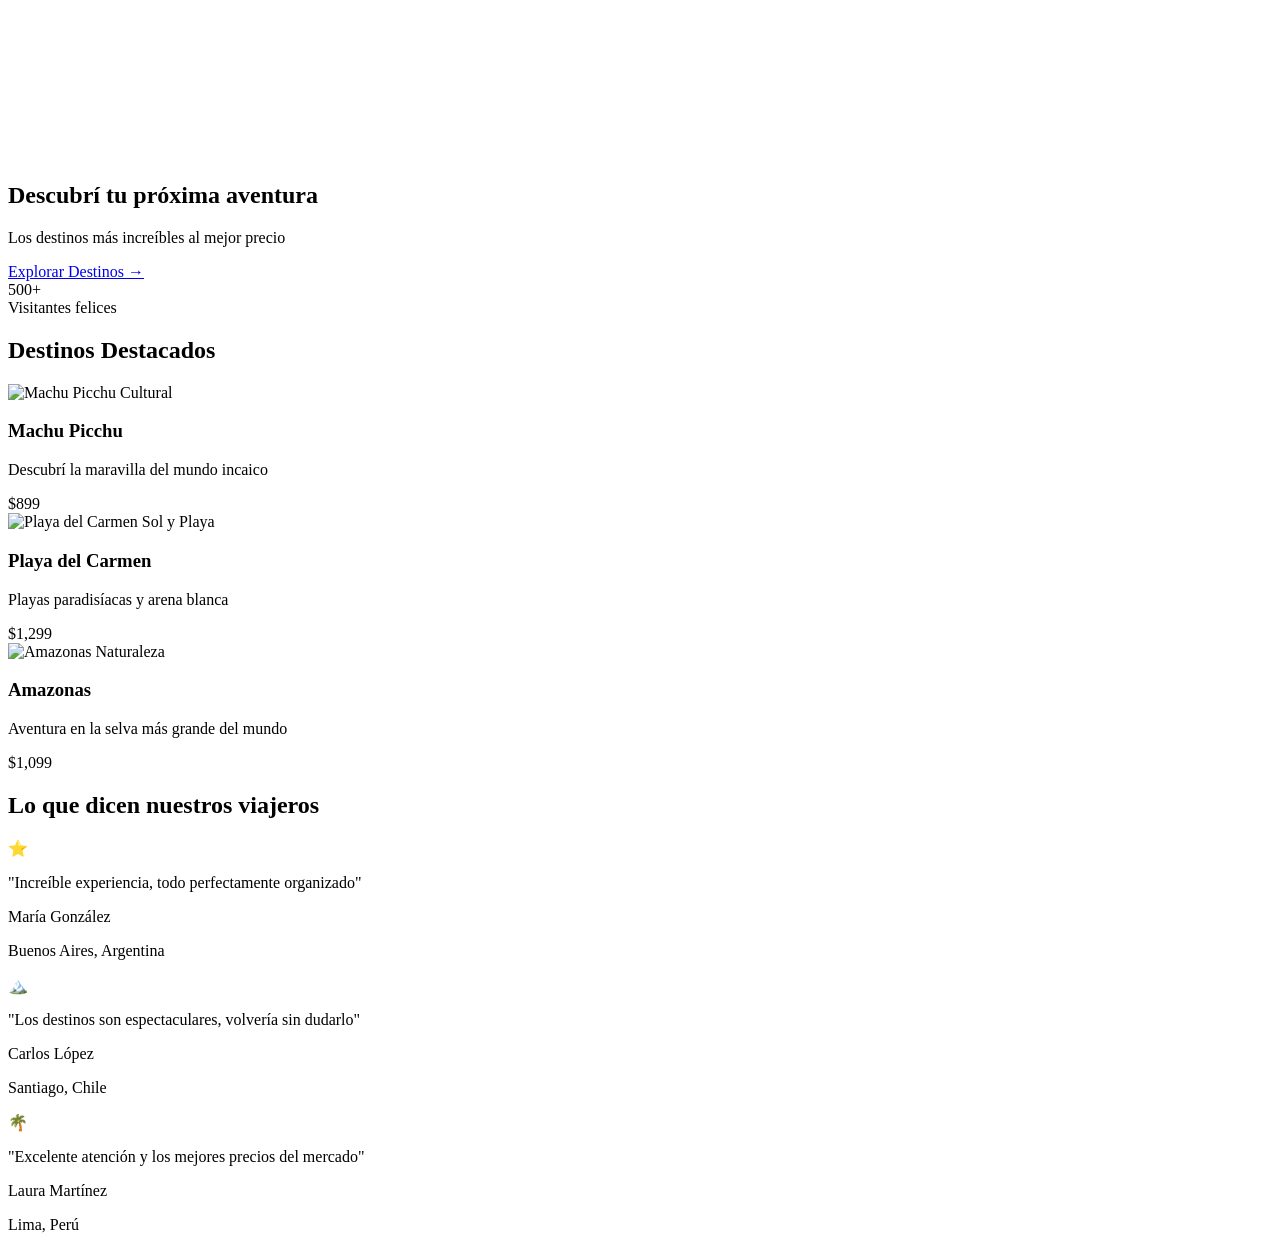
==== index.html @ 0dedf4c9 "inicio del proyecto" ====
<!DOCTYPE html>
<html lang="es">
<head>
    <meta charset="UTF-8">
    <meta name="viewport" content="width=device-width, initial-scale=1.0">
    <title>TurismoExplora - Tu próxima aventura</title>
    
    <!-- CSS -->
    <link rel="stylesheet" href="css/main.css">
    <link rel="stylesheet" href="css/header.css">
    <link rel="stylesheet" href="css/footer.css">
    <link rel="stylesheet" href="css/home.css">
    <link rel="stylesheet" href="css/dark-mode.css">
    <link rel="stylesheet" href="css/responsive.css">
</head>
<body>
    <!-- El header y footer se cargan con JS -->
    
    <main>
        <!-- Hero Section -->
        <section class="hero">
            <video class="hero-video" autoplay muted loop>
                <source src="assets/videos/hero-background.mp4" type="video/mp4">
            </video>
            <div class="hero-overlay"></div>
            <div class="hero-content">
                <h2>Descubrí tu próxima aventura</h2>
                <p>Los destinos más increíbles al mejor precio</p>
                <a href="destinos.html" class="hero-btn">Explorar Destinos →</a>
            </div>
        </section>
        
        <!-- Contador Animado -->
        <section class="counter-section">
            <div class="counter-container">
                <div class="counter-number" id="contadorVisitantes">500+</div>
                <div class="counter-label">Visitantes felices</div>
            </div>
        </section>
        
        <!-- Destinos Destacados -->
        <section class="destinos-destacados">
            <h2>Destinos Destacados</h2>
            <div class="cards-container">
                <div class="card">
                    <div class="card-img-container">
                        <img src="https://via.placeholder.com/400x250" alt="Machu Picchu" class="card-img">
                        <span class="card-badge">Cultural</span>
                    </div>
                    <div class="card-content">
                        <h3>Machu Picchu</h3>
                        <p>Descubrí la maravilla del mundo incaico</p>
                        <div class="card-price">$899</div>
                    </div>
                </div>
                <div class="card">
                    <div class="card-img-container">
                        <img src="https://via.placeholder.com/400x250" alt="Playa del Carmen" class="card-img">
                        <span class="card-badge">Sol y Playa</span>
                    </div>
                    <div class="card-content">
                        <h3>Playa del Carmen</h3>
                        <p>Playas paradisíacas y arena blanca</p>
                        <div class="card-price">$1,299</div>
                    </div>
                </div>
                <div class="card">
                    <div class="card-img-container">
                        <img src="https://via.placeholder.com/400x250" alt="Amazonas" class="card-img">
                        <span class="card-badge">Naturaleza</span>
                    </div>
                    <div class="card-content">
                        <h3>Amazonas</h3>
                        <p>Aventura en la selva más grande del mundo</p>
                        <div class="card-price">$1,099</div>
                    </div>
                </div>
            </div>
        </section>
        
        <!-- Testimonios Carrusel -->
        <section class="testimonios">
            <h2>Lo que dicen nuestros viajeros</h2>
            <div class="carrusel-container">
                <div class="carrusel">
                    <div class="testimonio-card">
                        <div class="testimonio-avatar">⭐</div>
                        <p class="testimonio-texto">"Increíble experiencia, todo perfectamente organizado"</p>
                        <p class="testimonio-nombre">María González</p>
                        <p class="testimonio-ubicacion">Buenos Aires, Argentina</p>
                    </div>
                    <div class="testimonio-card">
                        <div class="testimonio-avatar">🏔️</div>
                        <p class="testimonio-texto">"Los destinos son espectaculares, volvería sin dudarlo"</p>
                        <p class="testimonio-nombre">Carlos López</p>
                        <p class="testimonio-ubicacion">Santiago, Chile</p>
                    </div>
                    <div class="testimonio-card">
                        <div class="testimonio-avatar">🌴</div>
                        <p class="testimonio-texto">"Excelente atención y los mejores precios del mercado"</p>
                        <p class="testimonio-nombre">Laura Martínez</p>
                        <p class="testimonio-ubicacion">Lima, Perú</p>
                    </div>
                </div>
            </div>
        </section>
    </main>
    
    <!-- Scripts -->
    <script src="js/components.js"></script>
    <script src="js/dark-mode.js"></script>
    <script src="js/counter.js"></script>
</body>
</html>
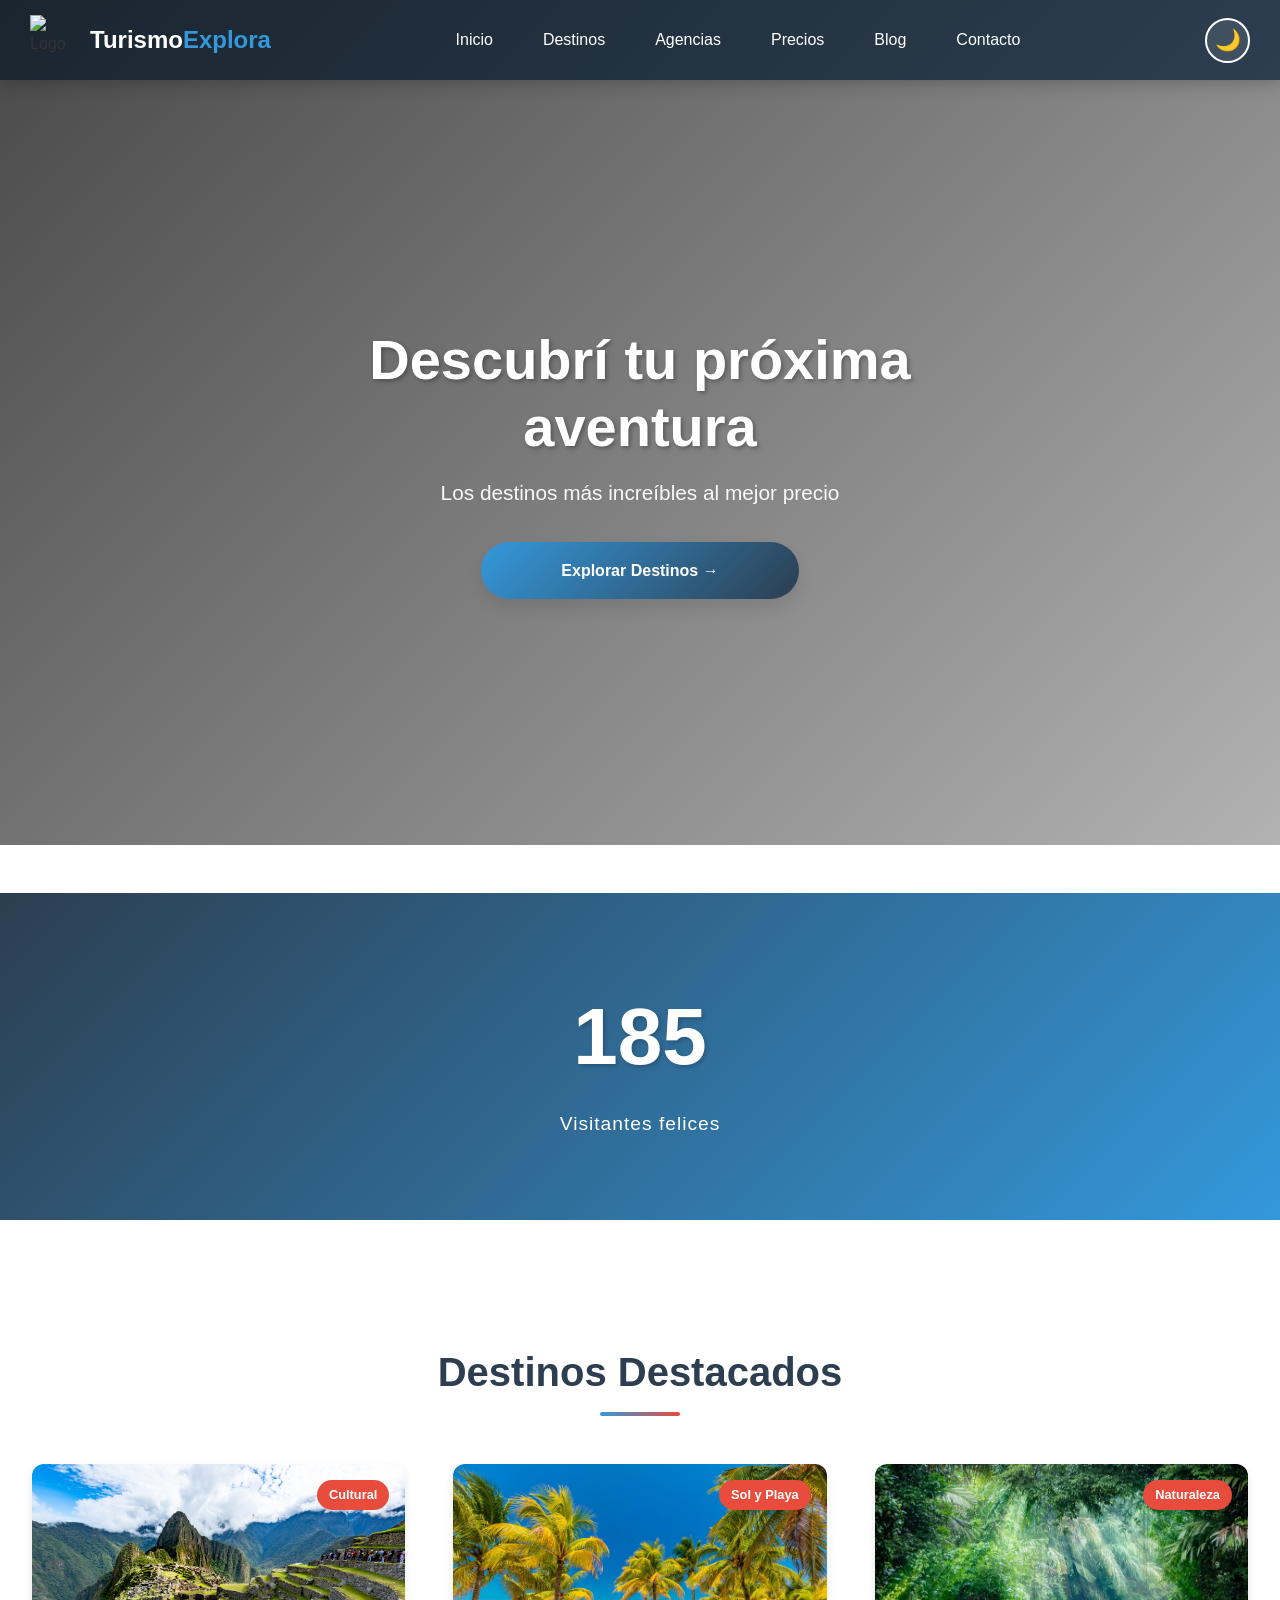
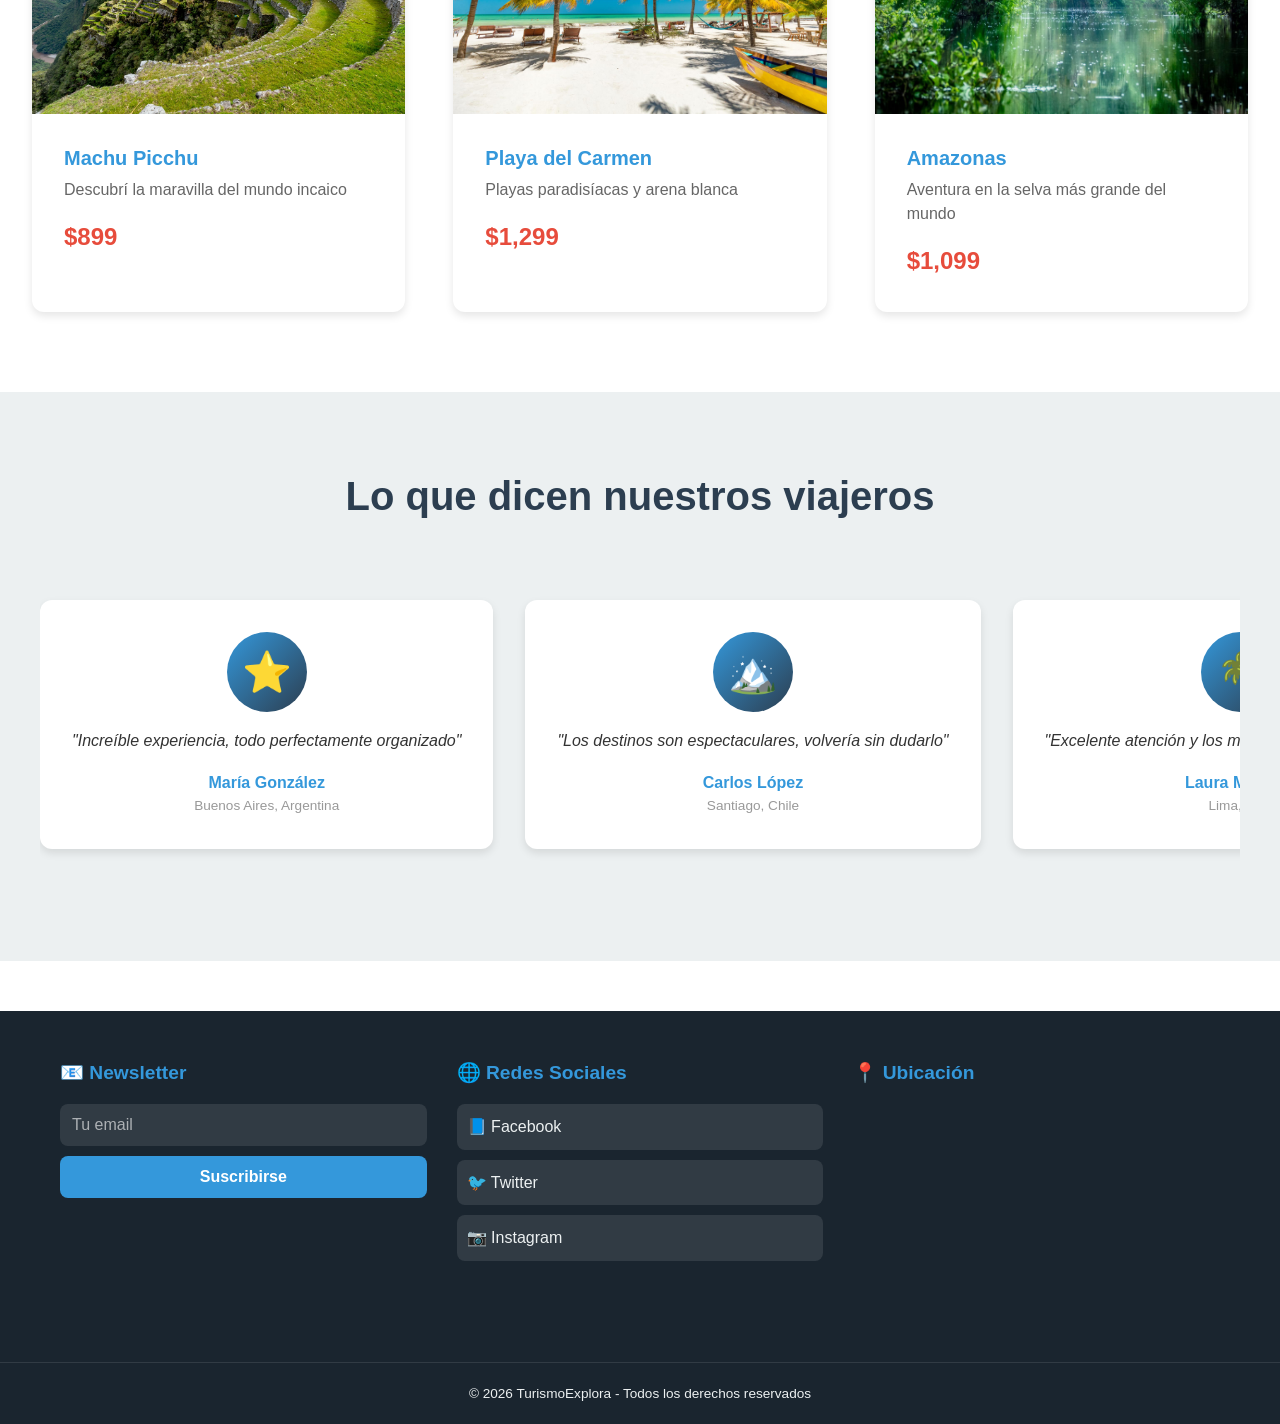
==== commit 39e29e1b: "imagenes para index" ====
--- a/index.html
+++ b/index.html
@@ -44,7 +44,7 @@
             <div class="cards-container">
                 <div class="card">
                     <div class="card-img-container">
-                        <img src="https://via.placeholder.com/400x250" alt="Machu Picchu" class="card-img">
+                        <img src="img/inicio1.jpg" alt="Machu Picchu" class="card-img">
                         <span class="card-badge">Cultural</span>
                     </div>
                     <div class="card-content">
@@ -55,7 +55,7 @@
                 </div>
                 <div class="card">
                     <div class="card-img-container">
-                        <img src="https://via.placeholder.com/400x250" alt="Playa del Carmen" class="card-img">
+                        <img src="img/inicio2.jpg" alt="Playa del Carmen" class="card-img">
                         <span class="card-badge">Sol y Playa</span>
                     </div>
                     <div class="card-content">
@@ -66,7 +66,7 @@
                 </div>
                 <div class="card">
                     <div class="card-img-container">
-                        <img src="https://via.placeholder.com/400x250" alt="Amazonas" class="card-img">
+                        <img src="img/inicio3.jpg" alt="Amazonas" class="card-img">
                         <span class="card-badge">Naturaleza</span>
                     </div>
                     <div class="card-content">
--- a/css/main.css
+++ b/css/main.css
@@ -0,0 +1,147 @@
+/* ========== VARIABLES CSS ========== */
+:root {
+    /* Colores principales */
+    --color-primary: #2c3e50;
+    --color-secondary: #3498db;
+    --color-accent: #e74c3c;
+    --color-success: #27ae60;
+    --color-warning: #f39c12;
+    --color-white: #ffffff;
+    --color-light: #ecf0f1;
+    --color-dark: #2c3e50;
+    --color-gray: #7f8c8d;
+    
+    /* Modo claro */
+    --bg-body: #ffffff;
+    --bg-header: #2c3e50;
+    --bg-footer: #1a252f;
+    --bg-card: #ffffff;
+    --bg-section: #f8f9fa;
+    --text-color: #333333;
+    --text-light: #666666;
+    --text-muted: #999999;
+    --border-color: #e0e0e0;
+    --shadow-color: rgba(0,0,0,0.1);
+    
+    /* Espaciados */
+    --spacing-xs: 0.5rem;
+    --spacing-sm: 1rem;
+    --spacing-md: 2rem;
+    --spacing-lg: 3rem;
+    --spacing-xl: 5rem;
+    
+    /* Tipografía */
+    --font-primary: 'Segoe UI', Tahoma, Geneva, Verdana, sans-serif;
+    --font-size-base: 16px;
+    --font-size-sm: 0.875rem;
+    --font-size-lg: 1.25rem;
+    --font-size-xl: 2rem;
+    --font-size-xxl: 3rem;
+    
+    /* Sombras */
+    --shadow-sm: 0 2px 4px var(--shadow-color);
+    --shadow-md: 0 4px 8px var(--shadow-color);
+    --shadow-lg: 0 8px 16px var(--shadow-color);
+    --shadow-xl: 0 16px 32px var(--shadow-color);
+    
+    /* Transiciones */
+    --transition-fast: 0.3s ease;
+    --transition-normal: 0.5s ease;
+    --transition-slow: 0.8s ease;
+    
+    /* Bordes */
+    --border-radius-sm: 4px;
+    --border-radius-md: 8px;
+    --border-radius-lg: 12px;
+    --border-radius-xl: 20px;
+    --border-radius-circle: 50%;
+}
+
+/* ========== RESET CSS ========== */
+* {
+    margin: 0;
+    padding: 0;
+    box-sizing: border-box;
+}
+
+html {
+    scroll-behavior: smooth;
+    font-size: var(--font-size-base);
+}
+
+body {
+    font-family: var(--font-primary);
+    background-color: var(--bg-body);
+    color: var(--text-color);
+    line-height: 1.6;
+    transition: background-color var(--transition-fast), color var(--transition-fast);
+    overflow-x: hidden;
+}
+
+/* ========== TIPOGRAFÍA ========== */
+h1, h2, h3, h4, h5, h6 {
+    margin-bottom: var(--spacing-sm);
+    font-weight: 600;
+    line-height: 1.2;
+}
+
+h1 { font-size: var(--font-size-xxl); }
+h2 { font-size: var(--font-size-xl); }
+h3 { font-size: var(--font-size-lg); }
+
+a {
+    text-decoration: none;
+    color: inherit;
+}
+
+ul, ol {
+    list-style: none;
+}
+
+img {
+    max-width: 100%;
+    height: auto;
+    display: block;
+}
+
+/* ========== UTILIDADES ========== */
+.container {
+    max-width: 1400px;
+    margin: 0 auto;
+    padding: 0 var(--spacing-md);
+}
+
+.text-center { text-align: center; }
+.text-primary { color: var(--color-secondary); }
+.text-accent { color: var(--color-accent); }
+
+.mt-1 { margin-top: var(--spacing-xs); }
+.mt-2 { margin-top: var(--spacing-sm); }
+.mt-3 { margin-top: var(--spacing-md); }
+.mt-4 { margin-top: var(--spacing-lg); }
+
+.mb-1 { margin-bottom: var(--spacing-xs); }
+.mb-2 { margin-bottom: var(--spacing-sm); }
+.mb-3 { margin-bottom: var(--spacing-md); }
+.mb-4 { margin-bottom: var(--spacing-lg); }
+
+.btn {
+    display: inline-block;
+    padding: var(--spacing-xs) var(--spacing-md);
+    border-radius: var(--border-radius-md);
+    transition: all var(--transition-fast);
+    cursor: pointer;
+    border: none;
+    font-weight: 500;
+}
+
+.btn-primary {
+    background-color: var(--color-secondary);
+    color: white;
+}
+
+.btn-primary:hover {
+    background-color: var(--color-primary);
+    transform: translateY(-2px);
+    box-shadow: var(--shadow-md);
+}
--- a/css/header.css
+++ b/css/header.css
@@ -0,0 +1,228 @@
+/* ========== HEADER COMPLETO ========== */
+
+.main-header {
+    background: linear-gradient(135deg, #1a252f 0%, #2c3e50 100%);
+    box-shadow: 0 4px 15px rgba(0, 0, 0, 0.2);
+    position: sticky;
+    top: 0;
+    z-index: 1000;
+}
+
+.header-container {
+    max-width: 1400px;
+    margin: 0 auto;
+    padding: 15px 30px;
+    display: flex;
+    justify-content: space-between;
+    align-items: center;
+    gap: 30px;
+}
+
+/* ===== LOGO ===== */
+.logo {
+    display: flex;
+    align-items: center;
+    gap: 10px;
+}
+
+.logo img {
+    width: 50px;
+    height: 50px;
+    transition: transform 0.3s ease;
+}
+
+.logo img:hover {
+    transform: rotate(5deg) scale(1.1);
+}
+
+.logo h1 {
+    font-size: 1.5rem;
+    margin: 0;
+    color: white;
+}
+
+.logo h1 span {
+    color: #3498db;
+}
+
+/* ===== NAVEGACIÓN ===== */
+.main-nav {
+    flex: 1;
+}
+
+.nav-menu {
+    display: flex;
+    justify-content: center;
+    gap: 10px;
+    list-style: none;
+    margin: 0;
+    padding: 0;
+}
+
+.nav-link {
+    color: white;
+    text-decoration: none;
+    padding: 10px 20px;
+    font-weight: 500;
+    border-radius: 8px;
+    transition: all 0.3s ease;
+    display: inline-block;
+}
+
+.nav-link:hover {
+    background-color: #3498db;
+    transform: translateY(-2px);
+}
+
+/* =====  MENÚ ===== */
+.dropdown {
+    position: relative;
+}
+
+.dropdown-menu {
+    position: absolute;
+    top: 100%;
+    left: 0;
+    background: linear-gradient(135deg, #1a252f 0%, #2c3e50 100%);
+    min-width: 220px;
+    border-radius: 10px;
+    padding: 10px 0;
+    opacity: 0;
+    visibility: hidden;
+    transform: translateY(-10px);
+    transition: all 0.3s ease;
+    box-shadow: 0 10px 25px rgba(0, 0, 0, 0.3);
+    list-style: none;
+    z-index: 100;
+}
+
+.dropdown:hover .dropdown-menu {
+    opacity: 1;
+    visibility: visible;
+    transform: translateY(0);
+}
+
+.dropdown-menu li a {
+    display: block;
+    padding: 10px 20px;
+    color: white;
+    text-decoration: none;
+    transition: all 0.3s ease;
+    border-left: 3px solid transparent;
+}
+
+.dropdown-menu li a:hover {
+    background-color: #3498db;
+    padding-left: 25px;
+    border-left-color: #e74c3c;
+}
+
+/* ===== BOTÓN MODO OSCURO ===== */
+.dark-mode-toggle {
+    background: rgba(255, 255, 255, 0.1);
+    border: 2px solid white;
+    border-radius: 50%;
+    width: 45px;
+    height: 45px;
+    font-size: 1.3rem;
+    cursor: pointer;
+    transition: all 0.3s ease;
+    display: flex;
+    align-items: center;
+    justify-content: center;
+}
+
+.dark-mode-toggle:hover {
+    transform: rotate(15deg) scale(1.1);
+    background-color: #3498db;
+    border-color: #3498db;
+}
+
+/* ===== BOTÓN MENÚ MÓVIL (oculto en desktop) ===== */
+.mobile-menu-btn {
+    display: none;
+    flex-direction: column;
+    gap: 5px;
+    background: none;
+    border: none;
+    cursor: pointer;
+    padding: 5px;
+}
+
+.mobile-menu-btn span {
+    width: 28px;
+    height: 3px;
+    background-color: white;
+    transition: all 0.3s ease;
+    border-radius: 2px;
+}
+
+/* ===== RESPONSIVE (MÓVIL) ===== */
+@media (max-width: 768px) {
+    .header-container {
+        padding: 12px 20px;
+    }
+    
+    .mobile-menu-btn {
+        display: flex;
+    }
+    
+    .main-nav {
+        display: none;
+        position: absolute;
+        top: 100%;
+        left: 0;
+        right: 0;
+        background: linear-gradient(135deg, #1a252f 0%, #2c3e50 100%);
+        padding: 20px;
+        box-shadow: 0 10px 25px rgba(0, 0, 0, 0.3);
+    }
+    
+    .main-nav.active {
+        display: block;
+    }
+    
+    .nav-menu {
+        flex-direction: column;
+        gap: 10px;
+    }
+    
+    .nav-link {
+        display: block;
+        text-align: center;
+    }
+    
+    /* Dropdown en móvil */
+    .dropdown-menu {
+        position: static;
+        opacity: 1;
+        visibility: visible;
+        transform: none;
+        background: rgba(255, 255, 255, 0.1);
+        margin-top: 10px;
+        display: none;
+        box-shadow: none;
+    }
+    
+    .dropdown.active .dropdown-menu {
+        display: block;
+    }
+    
+    .dropdown-toggle::after {
+        content: " ▼";
+        font-size: 0.8rem;
+    }
+}
+
+/* Animación del menú móvil */
+.mobile-menu-btn.active span:nth-child(1) {
+    transform: rotate(45deg) translate(5px, 6px);
+}
+
+.mobile-menu-btn.active span:nth-child(2) {
+    opacity: 0;
+}
+
+.mobile-menu-btn.active span:nth-child(3) {
+    transform: rotate(-45deg) translate(5px, -6px);
+}
--- a/css/footer.css
+++ b/css/footer.css
@@ -0,0 +1,126 @@
+/* ========== FOOTER ========== */
+
+.main-footer {
+    background-color: #1a252f;
+    color: #ecf0f1;
+    margin-top: 50px;
+    width: 100%;
+}
+
+/* Contenedor con grid de 3 columnas */
+.footer-container {
+    display: grid;
+    grid-template-columns: repeat(3, 1fr);
+    gap: 30px;
+    max-width: 1200px;
+    margin: 0 auto;
+    padding: 50px 20px;
+}
+
+/* Cada columna */
+.footer-section h3 {
+    color: #3498db;
+    margin-bottom: 20px;
+    font-size: 1.2rem;
+}
+
+/* Columna 1: Newsletter */
+.newsletter-form {
+    display: flex;
+    flex-direction: column;
+    gap: 10px;
+}
+
+.newsletter-form input {
+    padding: 12px;
+    border: none;
+    border-radius: 8px;
+    font-size: 1rem;
+    background-color: rgba(255, 255, 255, 0.1);
+    color: white;
+}
+
+.newsletter-form input::placeholder {
+    color: rgba(255, 255, 255, 0.6);
+}
+
+.newsletter-form button {
+    padding: 12px;
+    background-color: #3498db;
+    color: white;
+    border: none;
+    border-radius: 8px;
+    cursor: pointer;
+    font-size: 1rem;
+    font-weight: bold;
+    transition: all 0.3s ease;
+}
+
+.newsletter-form button:hover {
+    background-color: #e74c3c;
+}
+
+/* Columna 2: Redes Sociales */
+.social-links {
+    display: flex;
+    flex-direction: column;
+    gap: 10px;
+}
+
+.social-link {
+    color: #ecf0f1;
+    text-decoration: none;
+    padding: 10px;
+    background-color: rgba(255, 255, 255, 0.1);
+    border-radius: 8px;
+    transition: all 0.3s ease;
+    display: block;
+}
+
+.social-link:hover {
+    background-color: #3498db;
+    transform: translateX(5px);
+}
+
+/* Columna 3: Mapa */
+.map-container {
+    border-radius: 8px;
+    overflow: hidden;
+}
+
+.map-container iframe {
+    width: 100%;
+    height: 200px;
+    border: none;
+    border-radius: 8px;
+}
+
+/* Footer inferior */
+.footer-bottom {
+    text-align: center;
+    padding: 20px;
+    border-top: 1px solid rgba(255, 255, 255, 0.1);
+    font-size: 0.85rem;
+}
+
+/* Responsive: en móviles se pone en 1 columna */
+@media (max-width: 768px) {
+    .footer-container {
+        grid-template-columns: 1fr;
+        text-align: center;
+        gap: 40px;
+    }
+    
+    .social-links {
+        align-items: center;
+    }
+    
+    .social-link {
+        width: 200px;
+        margin: 0 auto;
+    }
+    
+    .social-link:hover {
+        transform: translateX(0) scale(1.05);
+    }
+}
--- a/css/home.css
+++ b/css/home.css
@@ -0,0 +1,380 @@
+/* ========== HERO SECTION CON VIDEO ========== */
+.hero {
+    position: relative;
+    height: 85vh;
+    min-height: 600px;
+    overflow: hidden;
+    display: flex;
+    align-items: center;
+    justify-content: center;
+}
+
+.hero-video {
+    position: absolute;
+    top: 0;
+    left: 0;
+    width: 100%;
+    height: 100%;
+    object-fit: cover;
+    z-index: 1;
+}
+
+.hero-overlay {
+    position: absolute;
+    top: 0;
+    left: 0;
+    width: 100%;
+    height: 100%;
+    background: linear-gradient(135deg, rgba(0,0,0,0.7) 0%, rgba(0,0,0,0.3) 100%);
+    z-index: 2;
+}
+
+.hero-content {
+    position: relative;
+    z-index: 3;
+    text-align: center;
+    color: white;
+    padding: var(--spacing-md);
+    max-width: 800px;
+}
+
+.hero-content h2 {
+    font-size: 3.5rem;
+    margin-bottom: var(--spacing-sm);
+    animation: slideInDown 0.8s ease;
+    text-shadow: 2px 2px 4px rgba(0,0,0,0.3);
+}
+
+.hero-content p {
+    font-size: 1.3rem;
+    margin-bottom: var(--spacing-md);
+    animation: slideInUp 0.8s ease;
+    opacity: 0.95;
+}
+
+.hero-btn {
+    display: inline-block;
+    padding: var(--spacing-sm) var(--spacing-xl);
+    background: linear-gradient(135deg, var(--color-secondary), var(--color-primary));
+    color: white;
+    text-decoration: none;
+    border-radius: 50px;
+    font-weight: bold;
+    transition: all var(--transition-fast);
+    animation: pulse 2s infinite;
+    box-shadow: var(--shadow-lg);
+}
+
+.hero-btn:hover {
+    transform: scale(1.05);
+    box-shadow: var(--shadow-xl);
+    background: linear-gradient(135deg, var(--color-accent), var(--color-secondary));
+}
+
+/* ========== CONTADOR ANIMADO ========== */
+.counter-section {
+    background: linear-gradient(135deg, var(--color-primary), var(--color-secondary));
+    color: white;
+    text-align: center;
+    padding: var(--spacing-xl) var(--spacing-md);
+    margin: var(--spacing-lg) 0;
+}
+
+.counter-container {
+    max-width: 1200px;
+    margin: 0 auto;
+}
+
+.counter-number {
+    font-size: 5rem;
+    font-weight: bold;
+    display: inline-block;
+    animation: counterPop 0.5s ease;
+    text-shadow: 2px 2px 4px rgba(0,0,0,0.2);
+}
+
+.counter-label {
+    font-size: 1.2rem;
+    margin-top: var(--spacing-xs);
+    letter-spacing: 1px;
+}
+/* ANIMACIÓN CON CSS KEYFRAMES */
+.counter-number.animate {
+    animation: counterPop 0.5s ease-out, counterGlow 1s ease-in-out;
+}
+
+@keyframes counterPop {
+    0% {
+        transform: scale(0.5);
+        opacity: 0;
+    }
+    50% {
+        transform: scale(1.2);
+    }
+    100% {
+        transform: scale(1);
+        opacity: 1;
+    }
+}
+
+@keyframes counterGlow {
+    0% {
+        text-shadow: 0 0 0px rgba(255,255,255,0);
+    }
+    50% {
+        text-shadow: 0 0 20px rgba(255,255,255,0.8);
+    }
+    100% {
+        text-shadow: 0 0 0px rgba(255,255,255,0);
+    }
+}
+
+/* Pulsación continua después de animar */
+.counter-number.pulse {
+    animation: counterPulse 2s infinite;
+}
+
+@keyframes counterPulse {
+    0%, 100% {
+        transform: scale(1);
+    }
+    50% {
+        transform: scale(1.05);
+        color: #4e56755d;
+    }
+}
+
+
+/* ========== DESTINOS DESTACADOS ========== */
+.destinos-destacados {
+    max-width: 1400px;
+    margin: 0 auto;
+    padding: var(--spacing-xl) var(--spacing-md);
+}
+
+.destinos-destacados h2 {
+    text-align: center;
+    font-size: 2.5rem;
+    margin-bottom: var(--spacing-lg);
+    color: var(--color-primary);
+    position: relative;
+}
+
+.destinos-destacados h2::after {
+    content: '';
+    display: block;
+    width: 80px;
+    height: 4px;
+    background: linear-gradient(90deg, var(--color-secondary), var(--color-accent));
+    margin: var(--spacing-sm) auto 0;
+    border-radius: 2px;
+}
+
+.cards-container {
+    display: grid;
+    grid-template-columns: repeat(auto-fit, minmax(320px, 1fr));
+    gap: var(--spacing-lg);
+}
+
+.card {
+    background-color: var(--bg-card);
+    border-radius: var(--border-radius-lg);
+    overflow: hidden;
+    box-shadow: var(--shadow-md);
+    transition: all var(--transition-normal);
+    cursor: pointer;
+}
+
+.card:hover {
+    transform: translateY(-10px);
+    box-shadow: var(--shadow-xl);
+}
+
+.card-img-container {
+    overflow: hidden;
+    position: relative;
+}
+
+.card-img {
+    width: 100%;
+    height: 250px;
+    object-fit: cover;
+    transition: transform var(--transition-normal);
+}
+
+.card:hover .card-img {
+    transform: scale(1.1);
+}
+
+.card-badge {
+    position: absolute;
+    top: var(--spacing-sm);
+    right: var(--spacing-sm);
+    background: var(--color-accent);
+    color: white;
+    padding: 5px 12px;
+    border-radius: 20px;
+    font-size: 0.8rem;
+    font-weight: bold;
+}
+
+.card-content {
+    padding: var(--spacing-md);
+}
+
+.card h3 {
+    margin-bottom: var(--spacing-xs);
+    color: var(--color-secondary);
+}
+
+.card p {
+    color: var(--text-light);
+    margin-bottom: var(--spacing-sm);
+    line-height: 1.5;
+}
+
+.card-price {
+    font-size: 1.5rem;
+    font-weight: bold;
+    color: var(--color-accent);
+    margin-top: var(--spacing-sm);
+}
+
+/* ========== TESTIMONIOS CARRUSEL CSS ========== */
+.testimonios {
+    background-color: var(--color-light);
+    padding: var(--spacing-xl) var(--spacing-md);
+}
+
+body.dark-mode .testimonios {
+    background-color: #0f0f1a;
+}
+
+.testimonios h2 {
+    text-align: center;
+    font-size: 2.5rem;
+    margin-bottom: var(--spacing-lg);
+    color: var(--color-primary);
+}
+
+.carrusel-container {
+    max-width: 1200px;
+    margin: 0 auto;
+    position: relative;
+}
+
+.carrusel {
+    display: flex;
+    overflow-x: auto;
+    scroll-snap-type: x mandatory;
+    gap: var(--spacing-md);
+    padding: var(--spacing-md);
+    scroll-behavior: smooth;
+    border-radius: var(--border-radius-lg);
+}
+
+.carrusel::-webkit-scrollbar {
+    height: 8px;
+}
+
+.carrusel::-webkit-scrollbar-track {
+    background: var(--border-color);
+    border-radius: 10px;
+}
+
+.carrusel::-webkit-scrollbar-thumb {
+    background: var(--color-secondary);
+    border-radius: 10px;
+}
+
+.testimonio-card {
+    min-width: 320px;
+    flex-shrink: 0;
+    scroll-snap-align: start;
+    background: var(--bg-card);
+    padding: var(--spacing-md);
+    border-radius: var(--border-radius-lg);
+    text-align: center;
+    box-shadow: var(--shadow-md);
+    transition: all var(--transition-fast);
+}
+
+.testimonio-card:hover {
+    transform: translateY(-5px);
+    box-shadow: var(--shadow-lg);
+}
+
+.testimonio-avatar {
+    width: 80px;
+    height: 80px;
+    background: linear-gradient(135deg, var(--color-secondary), var(--color-primary));
+    border-radius: var(--border-radius-circle);
+    margin: 0 auto var(--spacing-sm);
+    display: flex;
+    align-items: center;
+    justify-content: center;
+    font-size: 2.5rem;
+    color: white;
+}
+
+.testimonio-texto {
+    font-style: italic;
+    margin-bottom: var(--spacing-sm);
+    color: var(--text-color);
+}
+
+.testimonio-nombre {
+    font-weight: bold;
+    color: var(--color-secondary);
+}
+
+.testimonio-ubicacion {
+    font-size: 0.85rem;
+    color: var(--text-muted);
+}
+
+/* ========== KEYFRAMES ========== */
+@keyframes slideInDown {
+    from {
+        opacity: 0;
+        transform: translateY(-50px);
+    }
+    to {
+        opacity: 1;
+        transform: translateY(0);
+    }
+}
+
+@keyframes slideInUp {
+    from {
+        opacity: 0;
+        transform: translateY(50px);
+    }
+    to {
+        opacity: 1;
+        transform: translateY(0);
+    }
+}
+
+@keyframes pulse {
+    0%, 100% {
+        transform: scale(1);
+    }
+    50% {
+        transform: scale(1.03);
+    }
+}
+
+@keyframes counterPop {
+    0% {
+        transform: scale(0.5);
+        opacity: 0;
+    }
+    70% {
+        transform: scale(1.1);
+    }
+    100% {
+        transform: scale(1);
+        opacity: 1;
+    }
+}
--- a/css/dark-mode.css
+++ b/css/dark-mode.css
@@ -0,0 +1,172 @@
+/* ========== MODO OSCURO COMPLETO ========== */
+
+/* Variables para modo oscuro */
+body.dark-mode {
+    /* Fondos */
+    --bg-body: #1a1a2e;
+    --bg-header: #0f0f1a;
+    --bg-footer: #0a0a14;
+    --bg-card: #16213e;
+    --bg-section: #0f0f1a;
+    
+    /* Textos */
+    --text-color: #eeeeee;
+    --text-light: #bbbbbb;
+    --text-muted: #888888;
+    
+    /* Bordes */
+    --border-color: #333333;
+    --shadow-color: rgba(0, 0, 0, 0.3);
+    
+    /* Elementos específicos */
+    --color-light: #1a1a2e;
+}
+
+/* Aplicar cambios a TODOS los elementos */
+body.dark-mode {
+    background-color: var(--bg-body);
+    color: var(--text-color);
+}
+
+/* Header en modo oscuro */
+body.dark-mode .main-header {
+    background: linear-gradient(135deg, #0f0f1a 0%, #1a1a2e 100%);
+    border-bottom: 1px solid rgba(255, 255, 255, 0.1);
+}
+
+body.dark-mode .nav-link {
+    color: #eeeeee;
+}
+
+body.dark-mode .dropdown-menu {
+    background: linear-gradient(135deg, #0f0f1a 0%, #1a1a2e 100%);
+    border: 1px solid #333333;
+}
+
+/* Footer en modo oscuro */
+body.dark-mode .main-footer {
+    background-color: #0a0a14;
+}
+
+body.dark-mode .footer-section h3 {
+    color: #3498db;
+}
+
+body.dark-mode .social-link {
+    background-color: rgba(255, 255, 255, 0.05);
+}
+
+body.dark-mode .social-link:hover {
+    background-color: #3498db;
+}
+
+/* Tarjetas en modo oscuro */
+body.dark-mode .card {
+    background-color: #16213e;
+    border: 1px solid #333333;
+    box-shadow: 0 4px 8px rgba(0, 0, 0, 0.3);
+}
+
+body.dark-mode .card:hover {
+    box-shadow: 0 8px 16px rgba(0, 0, 0, 0.4);
+}
+
+body.dark-mode .card p {
+    color: #bbbbbb;
+}
+
+/* Sección de testimonios en modo oscuro */
+body.dark-mode .testimonios {
+    background-color: #0f0f1a;
+}
+
+body.dark-mode .testimonio-card {
+    background-color: #16213e;
+    border: 1px solid #333333;
+}
+
+body.dark-mode .testimonio-texto {
+    color: #dddddd;
+}
+
+/* Hero section en modo oscuro */
+body.dark-mode .hero-overlay {
+    background: linear-gradient(135deg, rgba(0, 0, 0, 0.8), rgba(0, 0, 0, 0.5));
+}
+
+/* Contador en modo oscuro */
+body.dark-mode .counter-section {
+    background: linear-gradient(135deg, #1a1a2e, #16213e);
+}
+
+/* Formularios en modo oscuro */
+body.dark-mode input,
+body.dark-mode textarea,
+body.dark-mode select {
+    background-color: #0f0f1a;
+    color: #eeeeee;
+    border: 1px solid #333333;
+}
+
+body.dark-mode input::placeholder,
+body.dark-mode textarea::placeholder {
+    color: #888888;
+}
+
+body.dark-mode input:focus,
+body.dark-mode textarea:focus {
+    border-color: #3498db;
+    outline: none;
+}
+
+/* Botones en modo oscuro */
+body.dark-mode .btn-primary {
+    background-color: #3498db;
+}
+
+body.dark-mode .btn-primary:hover {
+    background-color: #2980b9;
+}
+
+/* Tablas en modo oscuro */
+body.dark-mode table {
+    background-color: #16213e;
+    color: #eeeeee;
+}
+
+body.dark-mode th {
+    background-color: #0f0f1a;
+    border-color: #333333;
+}
+
+body.dark-mode td {
+    border-color: #333333;
+}
+
+/* Scrollbar en modo oscuro */
+body.dark-mode::-webkit-scrollbar {
+    width: 10px;
+    height: 10px;
+}
+
+body.dark-mode::-webkit-scrollbar-track {
+    background: #1a1a2e;
+}
+
+body.dark-mode::-webkit-scrollbar-thumb {
+    background: #3498db;
+    border-radius: 5px;
+}
+
+body.dark-mode::-webkit-scrollbar-thumb:hover {
+    background: #2980b9;
+}
+
+/* Transición suave para TODO */
+body.dark-mode,
+body.dark-mode * {
+    transition: background-color 0.3s ease, 
+                color 0.3s ease, 
+                border-color 0.3s ease,
+                box-shadow 0.3s ease;
+}
--- a/css/responsive.css
+++ b/css/responsive.css
@@ -0,0 +1,159 @@
+/* ========== RESPONSIVE DESIGN ========== */
+
+/* Tablets */
+@media (max-width: 992px) {
+    :root {
+        --font-size-base: 15px;
+        --spacing-lg: 2rem;
+        --spacing-xl: 3rem;
+    }
+    
+    .hero-content h2 {
+        font-size: 2.5rem;
+    }
+    
+    .counter-number {
+        font-size: 3.5rem;
+    }
+}
+
+/* Móviles */
+@media (max-width: 768px) {
+    /* Header responsive */
+    .mobile-menu-btn {
+        display: flex;
+    }
+    
+    .main-nav {
+        display: none;
+        position: absolute;
+        top: 100%;
+        left: 0;
+        right: 0;
+        background-color: var(--bg-header);
+        padding: var(--spacing-md);
+        box-shadow: var(--shadow-lg);
+    }
+    
+    .main-nav.active {
+        display: block;
+    }
+    
+    .nav-menu {
+        flex-direction: column;
+        gap: var(--spacing-xs);
+    }
+    
+    .dropdown-menu {
+        position: static;
+        opacity: 1;
+        visibility: visible;
+        transform: none;
+        background-color: rgba(255, 255, 255, 0.1);
+        margin-top: var(--spacing-xs);
+        display: none;
+        box-shadow: none;
+    }
+    
+    .dropdown.active .dropdown-menu {
+        display: block;
+    }
+    
+    /* Hero responsive */
+    .hero {
+        height: 70vh;
+        min-height: 500px;
+    }
+    
+    .hero-content h2 {
+        font-size: 1.8rem;
+    }
+    
+    .hero-content p {
+        font-size: 1rem;
+    }
+    
+    .hero-btn {
+        padding: var(--spacing-xs) var(--spacing-md);
+    }
+    
+    /* Cards responsive */
+    .cards-container {
+        grid-template-columns: 1fr;
+        gap: var(--spacing-md);
+    }
+    
+    /* Footer responsive */
+    .footer-container {
+        grid-template-columns: 1fr;
+        gap: var(--spacing-md);
+        text-align: center;
+    }
+    
+    .footer-section h3::after {
+        left: 50%;
+        transform: translateX(-50%);
+    }
+    
+    .form-group {
+        flex-direction: column;
+    }
+    
+    .social-links {
+        align-items: center;
+    }
+    
+    .social-link:hover {
+        transform: translateX(0) scale(1.05);
+    }
+    
+    /* Testimonios */
+    .testimonio-card {
+        min-width: 280px;
+    }
+    
+    .counter-number {
+        font-size: 2.5rem;
+    }
+}
+
+/* Móviles pequeños */
+@media (max-width: 480px) {
+    .header-container {
+        padding: var(--spacing-xs) var(--spacing-sm);
+    }
+    
+    .logo h1 {
+        font-size: 1rem;
+    }
+    
+    .logo img {
+        width: 35px;
+        height: 35px;
+    }
+    
+    .dark-mode-toggle {
+        width: 35px;
+        height: 35px;
+        font-size: 1rem;
+    }
+    
+    .hero-content h2 {
+        font-size: 1.5rem;
+    }
+    
+    .destinos-destacados h2,
+    .testimonios h2 {
+        font-size: 1.8rem;
+    }
+    
+    .card h3 {
+        font-size: 1.2rem;
+    }
+}
+
+/* Modo oscuro responsive */
+body.dark-mode .main-nav.active {
+    background-color: var(--bg-header);
+    border-top: 1px solid var(--border-color);
+}
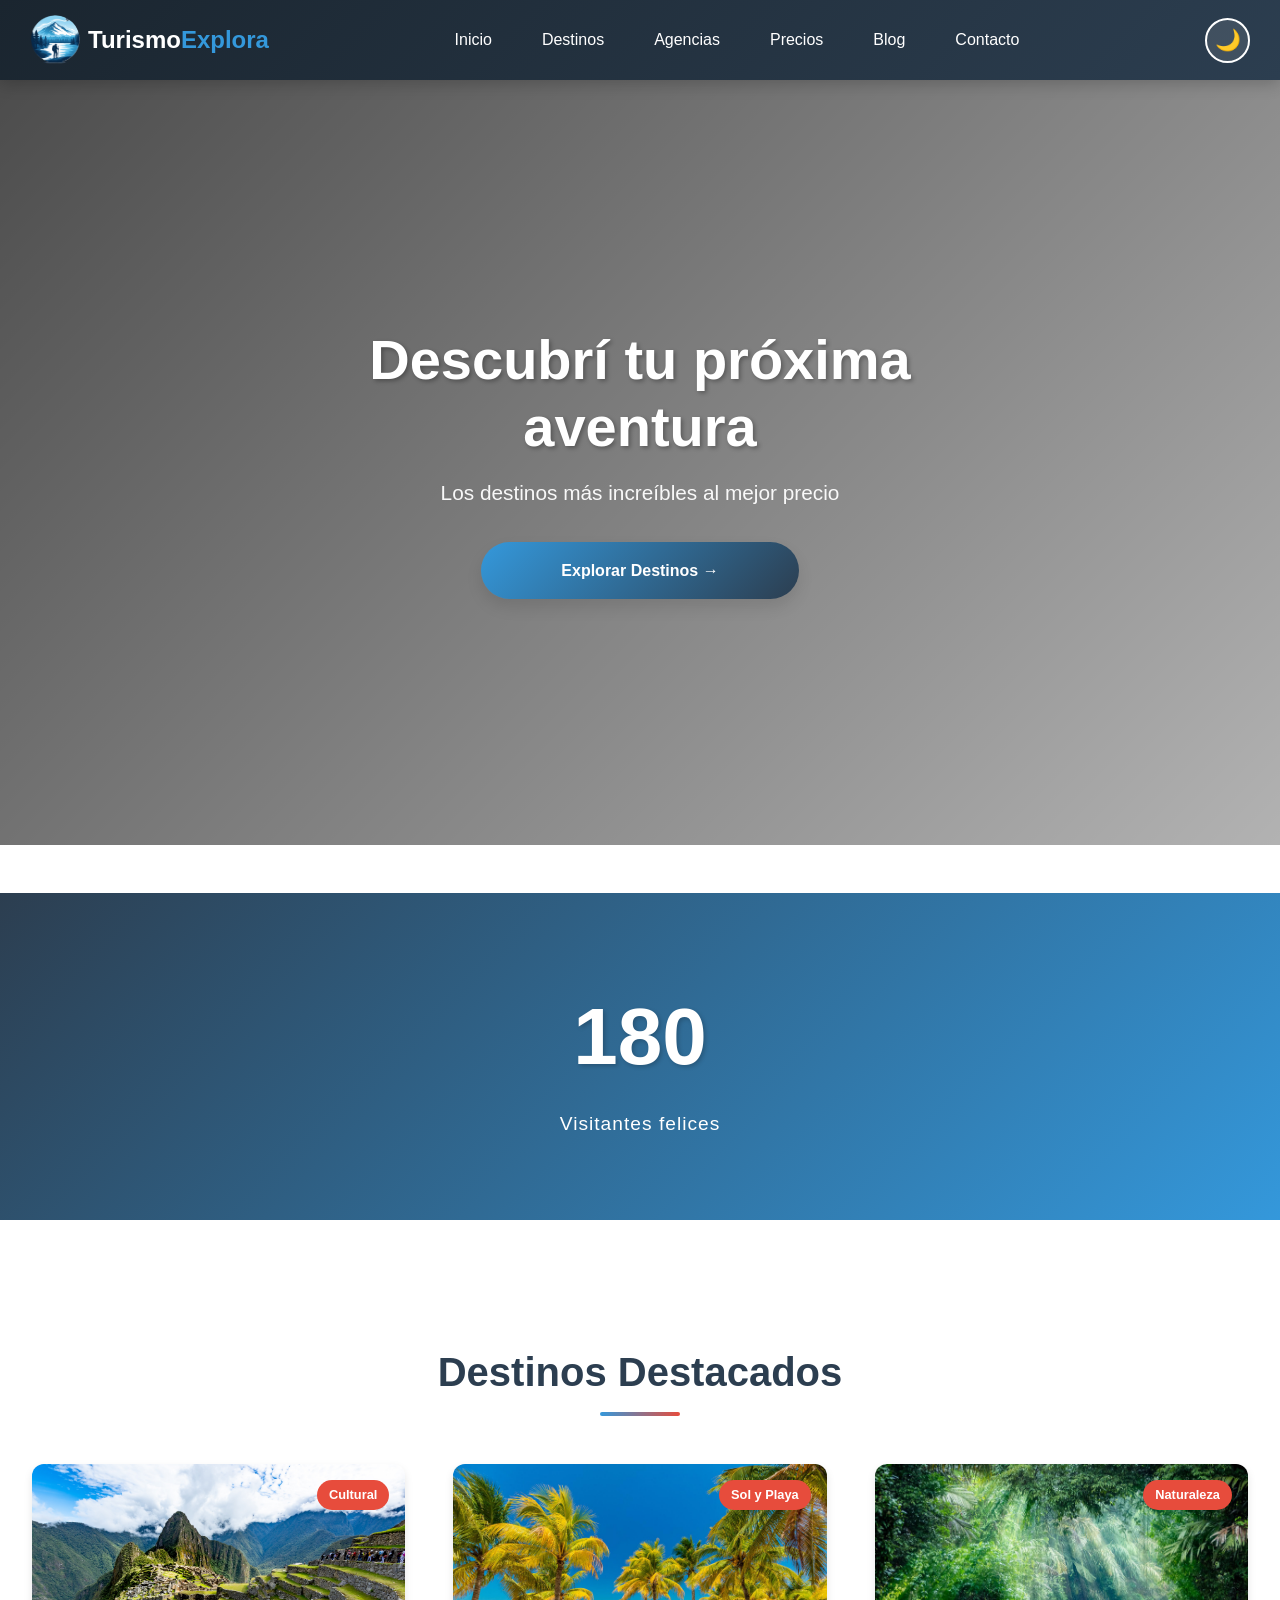
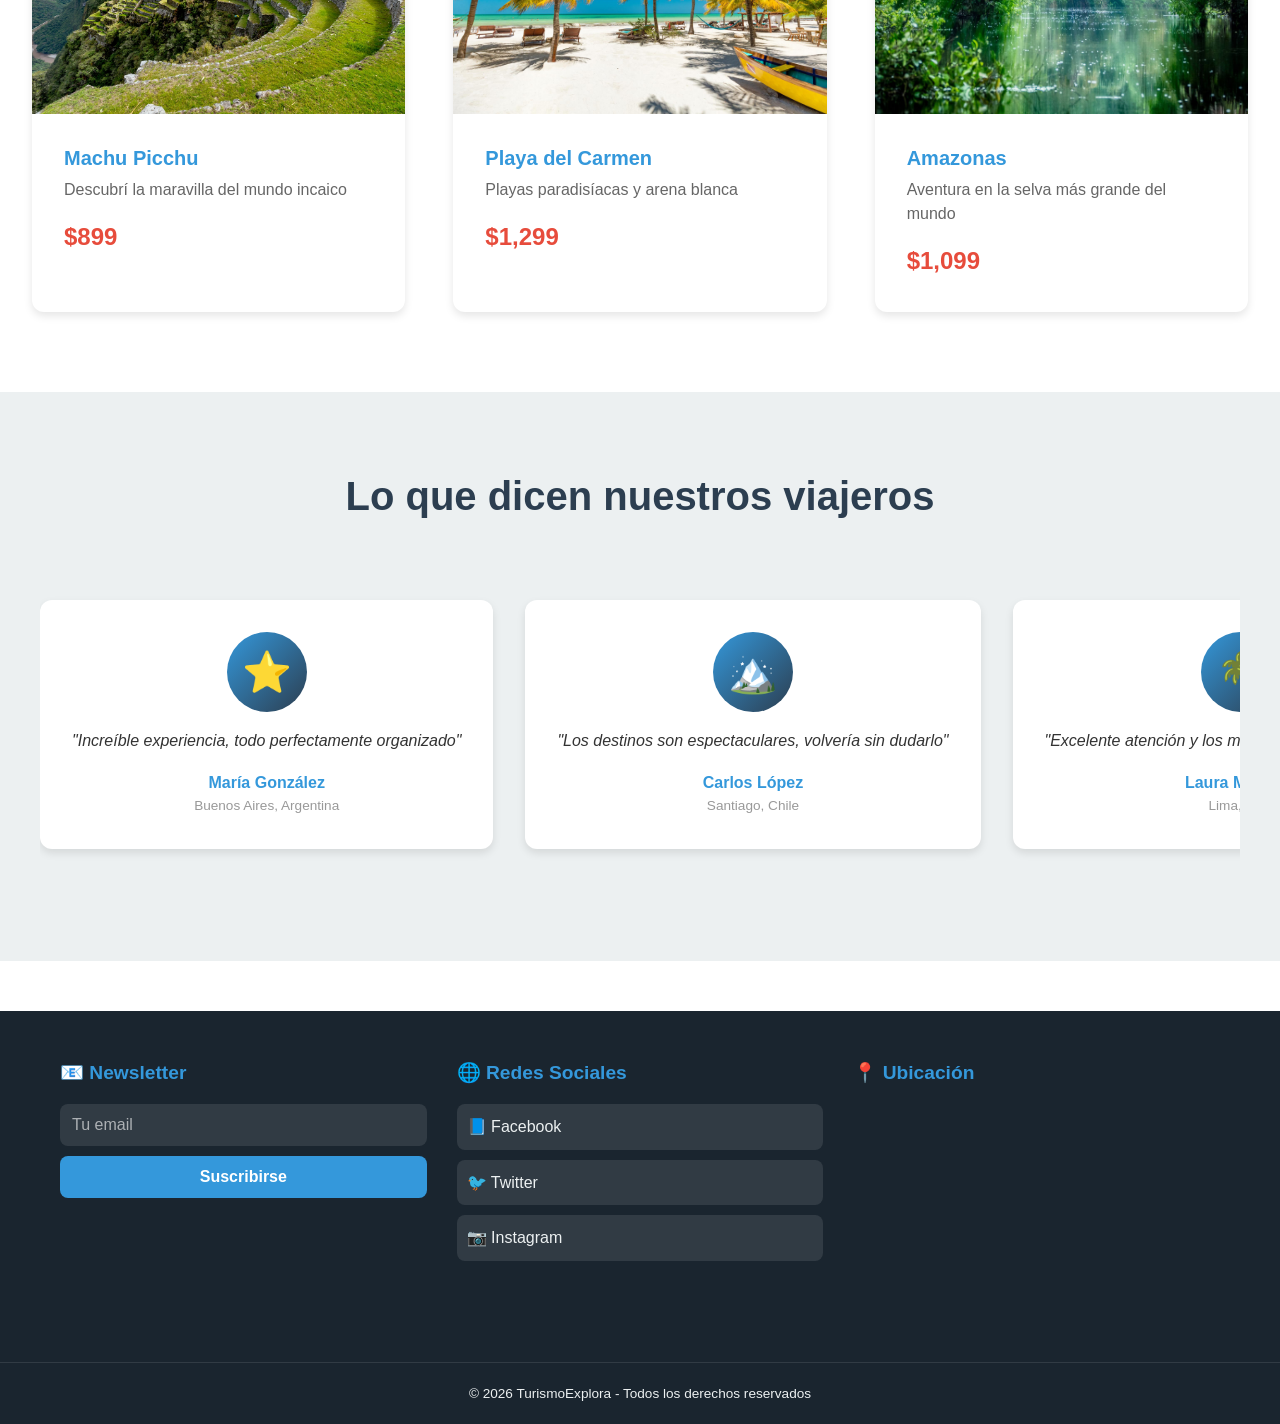
==== commit ab5ff29c: "video de hero" ====
--- a/index.html
+++ b/index.html
@@ -20,7 +20,7 @@
         <!-- Hero Section -->
         <section class="hero">
             <video class="hero-video" autoplay muted loop>
-                <source src="assets/videos/hero-background.mp4" type="video/mp4">
+                <source src="img/VideoPaisajes.mp4" type="video/mp4">
             </video>
             <div class="hero-overlay"></div>
             <div class="hero-content">
--- a/css/main.css
+++ b/css/main.css
@@ -144,4 +144,19 @@
     background-color: var(--color-primary);
     transform: translateY(-2px);
     box-shadow: var(--shadow-md);
+}
+
+/* Para mouse */
+.boton:hover {
+    background-color: blue;
+}
+
+/* Para teclado (accesibilidad) */
+.boton:focus {
+    outline: 3px solid blue;
+}
+
+a:focus, button:focus, input:focus, textarea:focus, select:focus {
+    outline: 3px solid var(--color-secondary);
+    outline-offset: 3px;
 }
--- a/css/header.css
+++ b/css/header.css
@@ -43,6 +43,28 @@
 
 .logo h1 span {
     color: #3498db;
+}
+
+/* ========== LOGO CON CLIP-PATH CIRCULAR ========== */
+.logo {
+    display: flex;
+    align-items: center;
+    gap: var(--spacing-xs);
+    flex-shrink: 0;
+}
+
+.logo img {
+    width: 50px;
+    height: 50px;
+    transition: transform var(--transition-fast);
+    
+    clip-path: circle(50%);
+    
+    object-fit: cover; /* Para que la imagen se ajuste bien */
+}
+
+.logo img:hover {
+    transform: rotate(5deg) scale(1.1);
 }
 
 /* ===== NAVEGACIÓN ===== */
